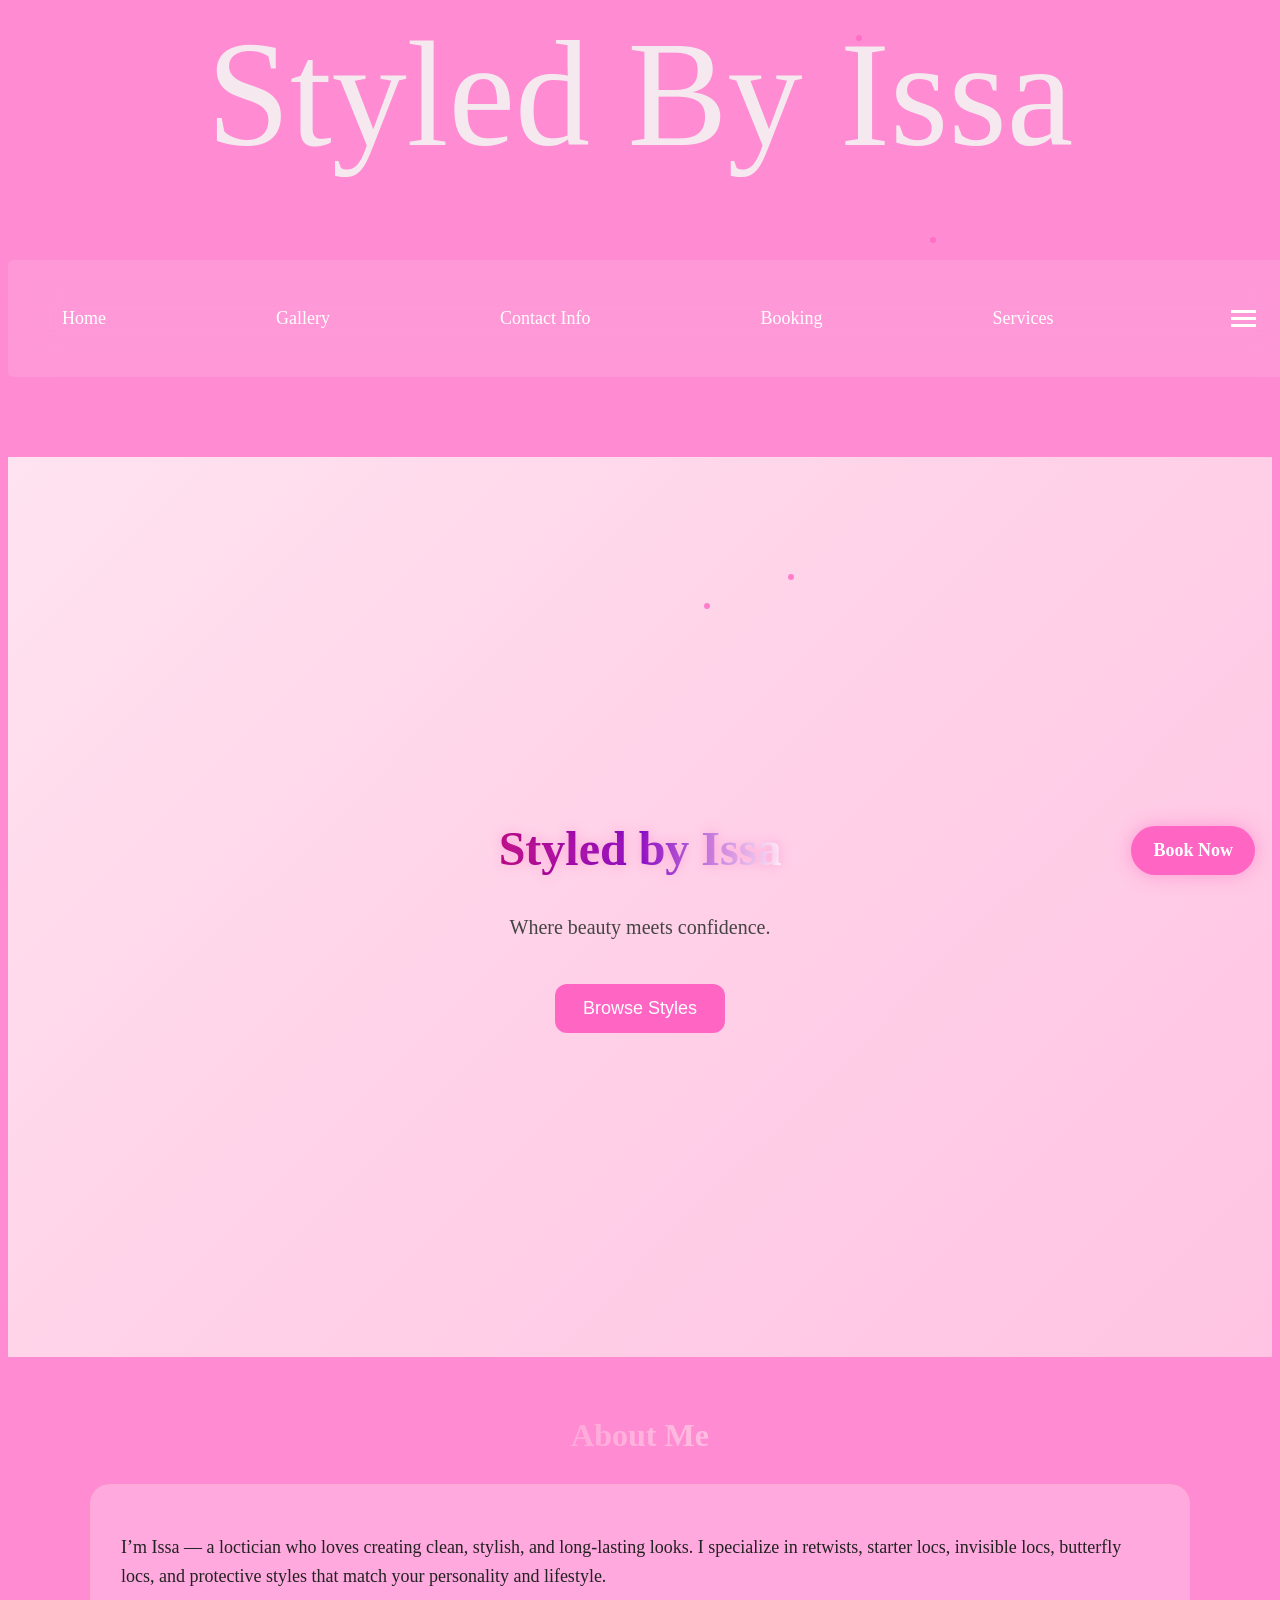
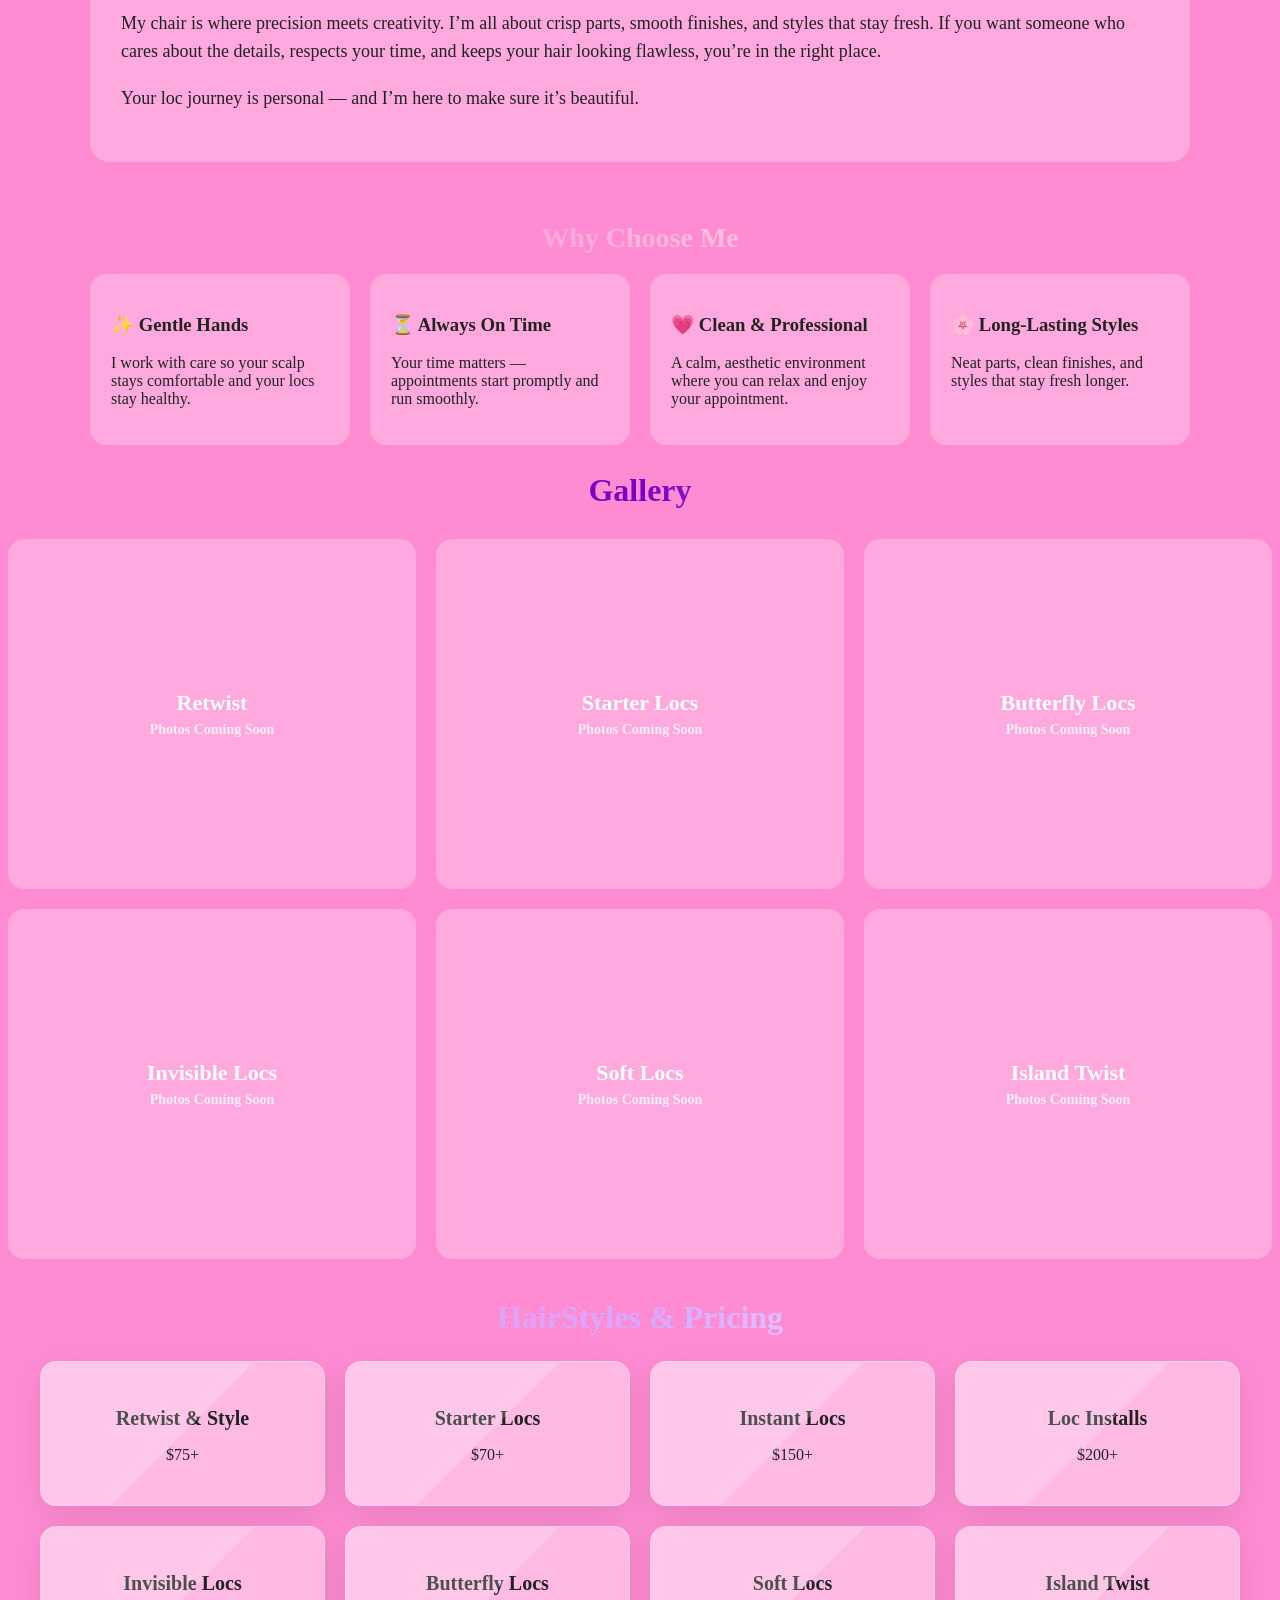
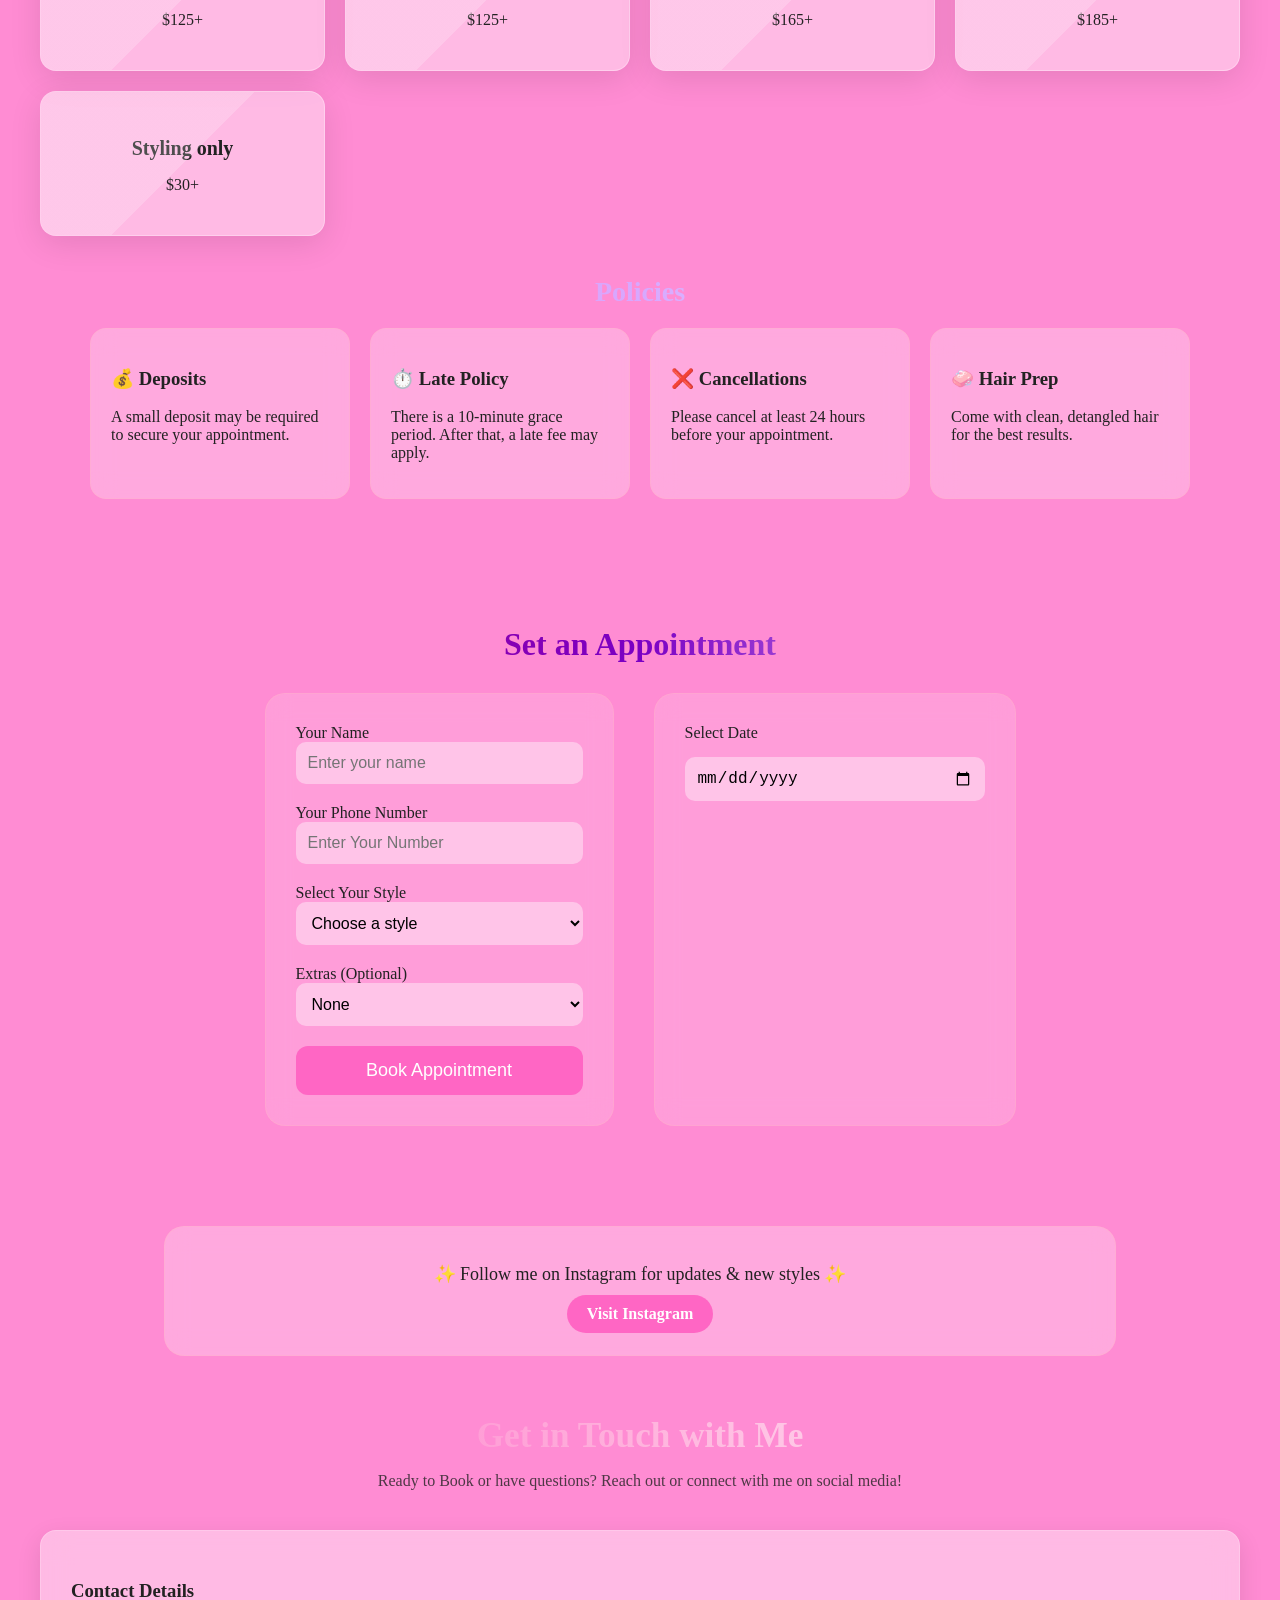
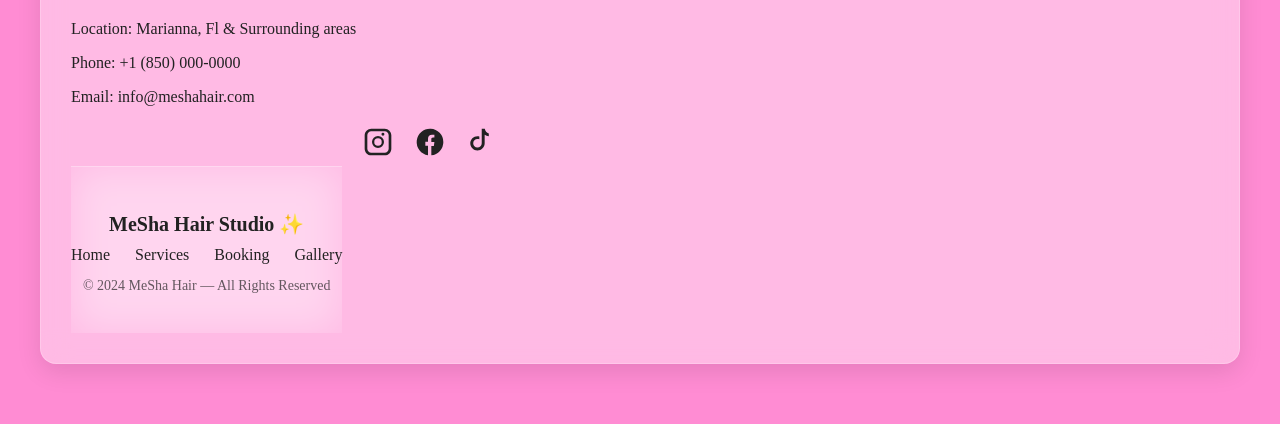
==== index.html @ 79419dc6 "Rename MesshaHair.html to index.html" ====
<!DOCTYPE html>
<!--[if lt IE 7]>      <html class="no-js lt-ie9 lt-ie8 lt-ie7"> <![endif]-->
<!--[if IE 7]>         <html class="no-js lt-ie9 lt-ie8"> <![endif]-->
<!--[if IE 8]>         <html class="no-js lt-ie9"> <![endif]-->
<!--[if gt IE 8]>      <html class="no-js"> <!--<![endif]-->
<html>
    <head>
        <meta charset="utf-8">
        <meta http-equiv="X-UA-Compatible" content="IE=edge">
        <title>Issa Locs</title>
        <meta name="description" content="">
        <meta name="viewport" content="width=device-width, initial-scale=1">
        <link rel="stylesheet" href="style.css">
    </head>

    <body>
        <div class="loading-screen">
    <div class="loading-text">Loading your glam ✨</div>
</div>

        <div class="scroll-indicator"></div>

        <header>
             <div class="nav-logo">Styled By Issa</div>
    <nav class="navbar">



    <ul class="nav-links">
        <li><a href="#home">Home</a></li>
        <li><a href="#gallery">Gallery</a></li>
        <li><a href="#contact">Contact Info</a></li>
        <li><a href="#booking">Booking</a></li>
        <li><a href="#services">Services</a></li>
    </ul>
 

    <div class="nav-toggle" id="mobile-menu">
        <div class="hamburger-icon">
            <span class="bar"></span>
            <span class="bar"></span>
            <span class="bar"></span>
        </div>
        <div class="dropdown-menu" id="dropdown-content">
            <button id="theme-toggle" class="theme-btn">
                <span id="theme icon">☀️</span> Light Mode
            </button>
        </div>
    </div>
</nav>

        </header>
        <main>
            <section id="home" class="home-section">
    <div class="hero-content fade-up">
        <h1 class="hero-title shimmer-text-3 ">Styled by Issa</h1>
        <p class="hero-subtitle">Where beauty meets confidence.</p>
        <button class="hero-btn shimmer-btn">Browse Styles</button>
    </div>
</section>
<section id="about" class="about-section fade-up">
    <h2 class="section-title shimmer-text ">About Me</h2>

    <div class="about-card slide-left">
        <p>
            I’m Issa — a loctician who loves creating clean, stylish, and long‑lasting looks.
            I specialize in retwists, starter locs, invisible locs, butterfly locs, and protective
            styles that match your personality and lifestyle.
        </p>

        <p>
            My chair is where precision meets creativity. I’m all about crisp parts, smooth finishes,
            and styles that stay fresh. If you want someone who cares about the details, respects your
            time, and keeps your hair looking flawless, you’re in the right place.
        </p>

        <p>
            Your loc journey is personal — and I’m here to make sure it’s beautiful.
        </p>
    </div>
</section>
<div class="why-choose fade-up">
    <h2 class="mini-title shimmer-text">Why Choose Me</h2>

    <div class="why-grid">
        <div class="why-card slide-left">
            <h3>✨ Gentle Hands</h3>
            <p>I work with care so your scalp stays comfortable and your locs stay healthy.</p>
        </div>

        <div class="why-card slide-right">
            <h3>⏳ Always On Time</h3>
            <p>Your time matters — appointments start promptly and run smoothly.</p>
        </div>

        <div class="why-card slide-left">
            <h3>💗 Clean & Professional</h3>
            <p>A calm, aesthetic environment where you can relax and enjoy your appointment.</p>
        </div>

        <div class="why-card slide-right">
            <h3>🌸 Long‑Lasting Styles</h3>
            <p>Neat parts, clean finishes, and styles that stay fresh longer.</p>
        </div>
    </div>
</div>


         <section id="gallery" class="gallery-section fade-up">
    <h2 class="section-title shimmer-text-3">Gallery</h2>

    <div class="gallery-grid">

        <div class="gallery-card slide-left">
            <div class="placeholder">Retwist<br><span>Photos Coming Soon</span></div>
        </div>

        <div class="gallery-card slide-right">
            <div class="placeholder">Starter Locs<br><span>Photos Coming Soon</span></div>
        </div>

        <div class="gallery-card slide-left">
            <div class="placeholder">Butterfly Locs<br><span>Photos Coming Soon</span></div>
        </div>

        <div class="gallery-card slide-right">
            <div class="placeholder">Invisible Locs<br><span>Photos Coming Soon</span></div>
        </div>

        <div class="gallery-card slide-left">
            <div class="placeholder">Soft Locs<br><span>Photos Coming Soon</span></div>
        </div>

        <div class="gallery-card slide-right">
            <div class="placeholder">Island Twist<br><span>Photos Coming Soon</span></div>
        </div>

    </div>
</section>

         
        <section id="services" class="services-section glow-hover">
            <h2 class="mini-title shimmer-text-2"> HairStyles & Pricing</h2>

            <div class="services-grid">
                <div class="service-card">
                    <h3>Retwist & Style</h3>
                    <p class="serivce-price">$75+</p>
                </div>
                <div class="service-card">
                    <h3>Starter Locs</h3>
                    <p class="serivce-price">$70+</p>
                </div>
                <div class="service-card">
                <h3>Instant Locs</h3>
                <p class="serivce-price">$150+</p>
                </div>
                <div class="service-card">
                <h3>Loc Installs</h3>
                <p class="serivce-price">$200+</p>
                </div>
                <div class="service-card">
                <h3>Invisible Locs</h3>
                <p class="serivce-price">$125+</p>
                </div>
                <div class="service-card">
                <h3>Butterfly Locs</h3>
                <p class="serivce-price">$125+</p>
                </div>
                <div class="service-card">
                <h3>Soft Locs </h3>
                <p class="serivce-price">$165+</p>
                </div>
                <div class="service-card">
                <h3>Island Twist</h3>
                <p class="serivce-price">$185+</p>
                </div>
                <div class="service-card">
                <h3>Styling only</h3>
                <p class="serivce-price">$30+</p>
                </div>
            </div>
        </section>
        <div class="policies-block fade-up">
    <h2 class="mini-title shimmer-text-2">Policies</h2>

    <div class="policies-grid">

        <div class="policy-card slide-left">
            <h3>💰 Deposits</h3>
            <p>A small deposit may be required to secure your appointment.</p>
        </div>

        <div class="policy-card slide-right">
            <h3>⏱️ Late Policy</h3>
            <p>There is a 10-minute grace period. After that, a late fee may apply.</p>
        </div>

        <div class="policy-card slide-left">
            <h3>❌ Cancellations</h3>
            <p>Please cancel at least 24 hours before your appointment.</p>
        </div>

        <div class="policy-card slide-right">
            <h3>🧼 Hair Prep</h3>
            <p>Come with clean, detangled hair for the best results.</p>
        </div>

    </div>
</div>

       <section id="booking" class="booking-section">

    <h2 class="section-title shimmer-text-3 ">Set an Appointment</h2>

        <div class="booking-wrapper">

   <form class="booking-form slide-left">


        <!-- Name & Number-->
        <div class="form-group">
            <label>Your Name</label>
            <input type="text" placeholder="Enter your name" required>
        </div>
        <div class="form-group">
            <label>Your Phone Number</label>
            <input type="text" placeholder="Enter Your Number" required>
        </div>

        <!-- Style Selection -->
        <div class="form-group">
            <label>Select Your Style</label>
            <select required>
                <option value="">Choose a style</option>
                <option value="retwist">Retwist</option>
                <option value="starter-locs">Starter Locs</option>
                <option value="instant-locs">instant Locs</option>
                <option value="invisible-locs">Invisible Locs</option>
                <option value="butterfly-locs">Butterfly Locs</option>
                <option value="soft-locs">Soft Locs</option>
                <option value="island-locs">Island Locs</option>
            </select>
        </div>

        <!-- Extra Options -->
        <div class="form-group">
            <label>Extras (Optional)</label>
            <select>
                <option value="">None</option>
                <option value="trim">Trim (+$10)</option>
                <option value="deep-condition">Deep Condition & Washing (+$15)</option>
                <option value="reschedule">Reschedule Fee (+$20)</option>
            </select>
        </div>
<!-- Submit -->
        <button type="submit" class="booking-btn shimmer-btn">Book Appointment</button>

    </form>
        <!-- Calendar -->
       <div class="calendar-box slide-right">

            <label>Select Date</label>
            <input type="date" class="calendar-input" required>
        </div>

    </div>
</section>
<div class="social-banner fade-up">
    <p>✨ Follow me on Instagram for updates & new styles ✨</p>
    <a href="#" class="social-banner-btn shimmer-btn">Visit Instagram</a>
</div>

        </main>
        <footer>
        <section id="contact" class="contact-section fade-up">

            <h2 class="mini-title shimmer-text">Get in Touch with Me</h2>
            <p class="contact-subtitle">Ready to Book or have questions? Reach out or connect with me on social media!</p>

            <div class="contact-container">
                <div class="contact-info">
                    <h3>Contact Details</h3>
                    <p> Location: Marianna, Fl & Surrounding areas</p>
                    <p> Phone: +1 (850) 000-0000</p>
                    <p>Email: info@meshahair.com</p>
                    <div class="social-icons  float-soft">
                    <div class="footer-bottom fade-up">
    <p class="footer-brand">MeSha Hair Studio ✨</p>

    <div class="footer-links float-soft">
        <a href="#home">Home</a>
        <a href="#services">Services</a>
        <a href="#booking">Booking</a>
        <a href="#gallery">Gallery</a>
    </div>

    <p class="footer-copy">© 2024 MeSha Hair — All Rights Reserved</p>
</div>
    
    <a href="#" class="social-icon float-soft">
        <!-- Instagram -->
        <svg viewBox="0 0 24 24">
            <path d="M7 2C4.2 2 2 4.2 2 7v10c0 2.8 2.2 5 5 5h10c2.8 0 5-2.2 5-5V7c0-2.8-2.2-5-5-5H7zm10 2c1.7 0 3 1.3 3 3v10c0 1.7-1.3 3-3 3H7c-1.7 0-3-1.3-3-3V7c0-1.7 1.3-3 3-3h10zm-5 3.5A4.5 4.5 0 1 0 16.5 12 4.5 4.5 0 0 0 12 7.5zm0 7.3A2.8 2.8 0 1 1 14.8 12 2.8 2.8 0 0 1 12 14.8zm4.8-8.6a1.1 1.1 0 1 1-1.1-1.1 1.1 1.1 0 0 1 1.1 1.1z"/>
        </svg>
    </a>
    <a href="#" class="social-icon float-soft">
        <!-- Facebook -->
        <svg viewBox="0 0 24 24">
            <path d="M22 12a10 10 0 1 0-11.5 9.9v-7h-2v-3h2v-2.3c0-2 1.2-3.1 3-3.1.9 0 1.8.1 1.8.1v2h-1c-1 0-1.3.6-1.3 1.2V12h2.3l-.4 3h-1.9v7A10 10 0 0 0 22 12z"/>
        </svg>
    </a>
    <a href="#" class="social-icon float-soft">
        <!-- TikTok -->
        <svg viewBox="0 0 24 24">
            <path d="M12 2h2.1c.2 1.7 1.4 3.1 3 3.6v2.1c-1.1-.1-2.2-.5-3.1-1.1v6.4c0 3-2.4 5.4-5.4 5.4S3.2 16 3.2 13s2.4-5.4 5.4-5.4c.5 0 1 .1 1.4.2v2.2c-.4-.2-.9-.3-1.4-.3-1.8 0-3.2 1.4-3.2 3.2s1.4 3.2 3.2 3.2 3.2-1.4 3.2-3.2V2z"/>
        </svg>
    </a>
</div>

                </div>
            </div>
        </section>
        </footer>
        <script src="hair.js" async defer></script>
        <div class="floating-book fade-up">
    Book Now
</div>
<div class="sparkle-container"></div>

    </body>
</html>
---- style.css ----
body {
    background: var(--bg);
    color: var(--text);
    transition: background 0.3s ease, color 0.3s ease;
}
.scroll-indicator {
    position: fixed;
    bottom: 20px;
    left: 50%;
    transform: translateX(-50%);
    width: 12px;
    height: 12px;
    background: #ff66c4;
    border-radius: 50%;
    box-shadow: 0 0 12px rgba(255, 102, 196, 0.8);
    opacity: 0;
    transition: opacity 0.5s ease;
    animation: pulse 1.5s infinite ease-in-out;
    z-index: 999;
}

@keyframes pulse {
    0% { transform: translateX(-50%) scale(1); }
    50% { transform: translateX(-50%) scale(1.4); }
    100% { transform: translateX(-50%) scale(1); }
}

.scroll-indicator.show {
    opacity: 1;
}

.loading-screen {
    position: fixed;
    top: 0;
    left: 0;
    width: 100%;
    height: 100%;
    background: linear-gradient(135deg, #ffb3dd, #ff8cd3, #ff66c4);
    display: flex;
    justify-content: center;
    align-items: center;
    z-index: 9999;
    opacity: 1;
    transition: opacity 0.8s ease;
}

.loading-text {
    font-size: 32px;
    font-weight: 700;
    color: white;
    text-shadow: 0 0 12px rgba(255, 255, 255, 0.6);
    animation: glowPulse 1.5s infinite ease-in-out;
}

@keyframes glowPulse {
    0% { transform: scale(1); opacity: 1; }
    50% { transform: scale(1.1); opacity: 0.7; }
    100% { transform: scale(1); opacity: 1; }
}

.loading-screen.hide {
    opacity: 0;
    pointer-events: none;
}


:root {
    --bg: #ff8cd3;
    --text: #222;
    --nav-bg: rgba(255, 255, 255, 0.4);
}

/* DARK ROSE THEME */
.dark-rose {
    --bg: #2b001f;
    --text: #ffd6e8;
    --nav-bg: rgba(255, 182, 193, 0.2);
}

html{
    scroll-behavior: smooth;
}

.navbar {
    width: 100%;
    display: flex;
    justify-content: space-between;
    align-items: center;
    background: rgba(255, 255, 255, 0.11);
    backdrop-filter: blur(20px);
    border-radius: 5px;
    margin: 80px auto;
    max-width: 1200px;
    padding: 1rem 3rem;
}



.nav-logo {
   text-align: center;
    color: #f5ecf0f9 ;
    font-size: 150px;
    font-weight: 40;
}

.nav-links {
    display: flex;
    gap: 170px;
    list-style: none;
    padding: 6px;
    border-radius: 8px;
}
.nav-links a{
    text-decoration: none;
    color: rgb(255, 255, 255);
}
.nav-links :hover{
    color: #2b001f;
}


.nav-links li {
    cursor: pointer;
    padding: 10px 0;
    font-size: 18px;
    transition: 0.2s ease;
}

.nav-links li:hover {
    color: #ff66c4; /* soft pink highlight */
    text-decoration: underline 3px solid;
    
}
.nav-toggle {
  position: relative;
    cursor: pointer;
}

.hamburger-icon{
    display: flex;
    flex-direction: column;
    gap: 4px;
}

.hamburger-icon .bar {
    width: 25px;
    height: 3px;
    background-color: white;
}
#theme-toggle{
    background: transparent;
    border: none;
    outline: none;
    box-shadow: none;
}
.dropdown-menu{
    display: none;
    position: absolute;
    right: 0;
    top: 45px;
    background: var(--nav-bg);
    backdrop-filter:blur(15px);
    border: 0 solid rgba(255, 255, 255, 0.2);
    padding: 10px 15px;
    border-radius: 12px;
    box-shadow: none;


}

.nav-toggle.active .dropdown-menu{
    display: flex;
    flex-direction: column;
    gap: 40px;

}
.theme-btn {
    cursor: pointer;
    padding: 8px 0;
    font-size: 20px;
    transition: 0.3s ease;
}

.theme-btn:hover {
    color: #ff66c4;
}
/*fade-in while scrolling*/
.fade-up {
    opacity: 0;
    transform: translateY(40px);
    transition: all 0.8s ease;
}

.fade-up.show {
    opacity: 1;
    transform: translateY(0);
}
.glow-scroll {
    opacity: 0.4;
    transition: 0.6s ease;
}

.glow-scroll.show {
    opacity: 1;
    text-shadow: 0 0 12px #ff66c4;
}
/* SLIDE LEFT */
.slide-left {
    opacity: 0;
    transform: translateX(-120px);
    transition: all 0.8s ease;
}

.slide-left.show {
    opacity: 1;
    transform: translateX(0);
}

/* SLIDE RIGHT */
.slide-right {
    opacity: 0;
    transform: translateX(120px);
    transition: all 0.8s ease;
}

.slide-right.show {
    opacity: 1;
    transform: translateX(0);
}

/* SLIDE UP ANIMATION */
.slide-up {
    opacity: 0;
    transform: translateY(40px);
    transition: all 0.8s ease;
}

.slide-up.show {
    opacity: 1;
    transform: translateY(0);
}

.about-section {
    max-width: 1100px;
    margin: 60px auto;
    padding: 0 20px;
    text-align: center;
}

.about-card {
    background: rgba(255, 255, 255, 0.25);
    backdrop-filter: blur(12px);
    padding: 30px;
    border-radius: 20px;
    border: 1px solid rgba(255, 182, 193, 0.3);
    text-align: left;
    font-size: 18px;
    line-height: 1.6;
    color: var(--text);
}

.mini-title {
    text-align: center;
    font-size: 28px;
    margin-bottom: 20px;
    color: var(--text);
}

.why-grid {
    display: grid;
    grid-template-columns: repeat(auto-fit, minmax(230px, 1fr));
    gap: 20px;
    max-width: 1100px;
    margin: 0 auto;
}

.why-card {
    background: rgba(255, 255, 255, 0.25);
    backdrop-filter: blur(12px);
    padding: 20px;
    border-radius: 16px;
    border: 1px solid rgba(255, 182, 193, 0.3);
    text-align: left;
    transition: 0.3s ease;
}

.why-card:hover {
    transform: translateY(-6px);
    box-shadow: 0 0 18px rgba(255, 102, 196, 0.4);
}

.policies-block {
    max-width: 1100px;
    margin: 40px auto;
    padding: 0 20px;
}

.policies-grid {
    display: grid;
    grid-template-columns: repeat(auto-fit, minmax(230px, 1fr));
    gap: 20px;
}

.policy-card {
    background: rgba(255, 255, 255, 0.25);
    backdrop-filter: blur(12px);
    padding: 20px;
    border-radius: 16px;
    border: 1px solid rgba(255, 182, 193, 0.3);
    text-align: left;
    transition: 0.3s ease;
}

.policy-card:hover {
    transform: translateY(-6px);
    box-shadow: 0 0 18px rgba(255, 102, 196, 0.4);
}


.home-section {
    height: 100vh;
    display: flex;
    justify-content: center;
    align-items: center;
    position: relative;
    text-align: center;
    padding: 0 20px;

    background: linear-gradient(135deg, #ffe3f0, #ffd1e8, #ffc4e3);
    overflow: hidden;
}

/* HERO TEXT */
.hero-title {
    font-size: 48px;
    font-weight: 700;
    color: #ff2fa3;
    text-shadow: 0 0 12px rgba(255, 102, 196, 0.4);
}

.hero-subtitle {
    font-size: 20px;
    margin-top: 10px;
    color: #444;
}

/* BUTTON */
.hero-btn {
    margin-top: 25px;
    padding: 14px 28px;
    font-size: 18px;
    border-radius: 12px;
    background: #ff66c4;
    color: white;
    border: none;
    cursor: pointer;
    transition: 0.3s ease;
}

.hero-btn:hover {
    background: #ff2fa3;
    transform: translateY(-4px);
}



/*Gallery Grid*/

.gallery-grid {
    display: grid;
    grid-template-columns: repeat(auto-fit, minmax(400px, 1fr));
    gap: 20px;
}
.gallery-card {
    transition: transform 0.3s ease, box-shadow 0.3s ease;
}

.gallery-card:hover {
    transform: translateY(-8px) scale(1.03);
    box-shadow: 0 0 18px rgba(255, 102, 196, 0.5);
}

.placeholder {
    width: 100%;
    height: 350px;
    background: rgba(255, 255, 255, 0.25);
    border-radius: 16px;
    backdrop-filter: blur(12px);
    display: flex;
    flex-direction: column;
    justify-content: center;
    align-items: center;
    font-size: 22px;
    color: white;
    text-align: center;
    font-weight: 600;
}

.placeholder span {
    font-size: 14px;
    opacity: 0.8;
    margin-top: 6px;
}



.contact-section {
    max-width: 1200px;
    margin: 60px auto;
    padding: 0 20px;
    color: var(--text);
    text-align: center;
}

.contact-section h2{
    font-size: 2.2rem;
    margin-bottom: 10px;
}

.contact-subtitle {
    margin-bottom: 40px;
    opacity: 0.8;
}

.contact-container {
    display: grid;
    grid-template-columns: repeat(auto-fit, minmax(300px, 1fr));
    gap: 30px;
    text-align: left;
}

.contact-info, .contact-form {
    background: var(--nav-bg, rgba (255, 255, 255, 0.2));
    backdrop-filter: blur(15px);
    border: 1px solid rgb(255, 255, 255, 0.2);
    padding: 30px;
    border-radius: 16px;
    box-shadow: 0 8px 24px rgba(0, 0, 0, 0.1);
}


.booking-section {
    padding: 60px 20px;
}

.section-title {
    text-align: center;
    font-size: 32px;
    margin-bottom: 30px;
}

.booking-wrapper {
    display: flex;
    justify-content: center;
    gap: 40px;
    flex-wrap: wrap;
}
.booking-form{
    max-width: 350px;
    background: rgb(255, 255, 255, 0.15);
    backdrop-filter:blur(12px);
    padding: 30px;
    border-radius: 20px;
    border: 1px solid rgba(255, 182, 193, 0.3);
}
/* CALENDAR BOX */
.calendar-box {
    width: 300px;
    background: rgba(255, 255, 255, 0.15);
    backdrop-filter: blur(12px);
    padding: 30px;
    border-radius: 20px;
    border: 1px solid rgba(255, 182, 193, 0.3);
    display: flex;
    flex-direction: column;
    gap: 15px;
}

.calendar-input {
    padding: 12px;
    border-radius: 10px;
    border: none;
    background: rgba(255, 255, 255, 0.4);
    font-size: 16px;
}

/* FORM ELEMENTS */
.form-group {
    display: flex;
    flex-direction: column;
    margin-bottom: 20px;
}

.booking-form input,
.booking-form select {
    padding: 12px;
    border-radius: 10px;
    border: none;
    background: rgba(255, 255, 255, 0.4);
    font-size: 16px;
}

.booking-btn {
    width: 100%;
    padding: 14px;
    border-radius: 12px;
    background: #ff66c4;
    color: white;
    font-size: 18px;
    border: none;
    cursor: pointer;
    transition: 0.3s ease;
}

.booking-btn:hover {
    background: #ff2fa3;
}





.services-section{
    max-width: 1200px;
    margin: 40px auto;
    padding: 0 20px;
    text-align: center;
    color: var(--text);
}
.services-section h2 {
    margin-bottom: 25px;
    font-size: 2rem;
}
.services-grid {
    display: grid;
    grid-template-columns: repeat(auto-fit, minmax(250px, 1fr));
    gap: 20px;
}


/*Individual hairstyle Cards*/
.service-card {
    background: var(--nav-bg, rgba (255, 255, 255, 0.15));
    backdrop-filter: blur (16px) saturate(180%);
    -webkit-backdrop-filter: blur(16px) saturate(180%);
    border: 1px solid rgba(255, 255, 255, 0.3);
    padding: 25px;
    border-radius: 16px;
    box-shadow: 0 8px 32px rgba(0, 0, 0, 0.1);
    transition: transform 0.3s ease;
    position: relative;
    overflow: hidden;
    transform-style: preserve-3d;
    perspective: 1000px;
    will-change: transform;
}

.service-card::after {
    content: '';
    position: absolute;
    top: -50%;
    left: -50%;
    width: 200%;
    height: 200%;
    background: linear-gradient(135deg, rgba(255, 255, 255, 0.2) 0%,
    rgb(255, 255, 255, 0.2) 50%,
    transparent 50%
    );
    pointer-events: none;
}
.service-card:hover{
    transform: translateY(-5px);
}

.service-card h3{
    margin-bottom: 10px;
    font-size: 1.25rem;
}
.service-price {
    font-size: 1.1rem;
    font-weight: bold;
    opacity: 0.9;
}


/*Icons and hovers*/
.float-soft {
    animation: floatSoft 3s ease-in-out infinite;
}

@keyframes floatSoft {
    0% { transform: translateY(0); }
    50% { transform: translateY(-6px); }
    100% { transform: translateY(0); }
}


.social-icons {
    display: flex;
    gap: 20px;
    margin-top: 20px;
}

.social-icon svg {
    width: 32px;
    height: 32px;
    fill: var(--text); /* auto changes with theme */
    transition: 0.3s ease;
}

.social-icon:hover svg {
    fill: #ff66c4; /* pink highlight */
    transform: scale(1.15);
}

.social-banner {
    max-width: 900px;
    margin: 40px auto 20px;
    padding: 18px 25px;
    background: rgba(255, 255, 255, 0.25);
    backdrop-filter: blur(12px);
    border-radius: 20px;
    border: 1px solid rgba(255, 182, 193, 0.3);
    text-align: center;
}

.social-banner p {
    font-size: 18px;
    color: var(--text);
    margin-bottom: 10px;
}

.social-banner-btn {
    display: inline-block;
    background: #ff66c4;
    color: white;
    padding: 10px 20px;
    border-radius: 25px;
    font-weight: 600;
    text-decoration: none;
    transition: 0.3s ease;
}

.social-banner-btn:hover {
    background: #ff2fa3;
    box-shadow: 0 0 18px rgba(255, 102, 196, 0.5);
    transform: translateY(-4px);
}




.footer-bottom {
    text-align: center;
    padding: 25px 0;
    margin-top: 40px;
    border-top: 1px solid rgba(255, 255, 255, 0.3);
    backdrop-filter: blur(20px);
}

.footer-brand {
    font-size: 20px;
    font-weight: 600;
    color: var(--text);
    margin-bottom: 10px;
}

.footer-links {
    display: flex;
    justify-content: center;
    gap: 25px;
    margin-bottom: 10px;
}

.footer-links a {
    color: var(--text);
    text-decoration: none;
    font-size: 16px;
    transition: 0.3s ease;
}

.footer-links a:hover {
    color: #ff66c4;
    text-shadow: 0 0 8px rgba(255, 102, 196, 0.5);
}

.footer-copy {
    font-size: 14px;
    opacity: 0.7;
}

.floating-book {
    position: fixed;
    bottom: 25px;
    right: 25px;
    background: #ff66c4;
    color: white;
    padding: 14px 22px;
    border-radius: 30px;
    font-size: 18px;
    font-weight: 600;
    cursor: pointer;
    box-shadow: 0 0 18px rgba(255, 102, 196, 0.5);
    backdrop-filter: blur(10px);
    transition: 0.3s ease;
    z-index: 999;
}

.floating-book:hover {
    transform: translateY(-6px) scale(1.05);
    background: #ff2fa3;
    box-shadow: 0 0 25px rgba(255, 102, 196, 0.7);
}



/*Shimmer btn not many btns*/
.shimmer-btn {
    position: relative;
    overflow: hidden;
}

.shimmer-btn::after {
    content: "";
    position: absolute;
    top: 0;
    left: -100%;
    width: 100%;
    height: 100%;
    background: linear-gradient(
        120deg,
        transparent,
        rgba(255, 255, 255, 0.6),
        transparent
    );
    transition: 0.6s;
}

.shimmer-btn:hover::after {
    left: 100%;
}
/*glow hover for cards*/
.glow-hover:hover {
    box-shadow: 0 0 20px rgba(255, 102, 196, 0.5);
    transform: translateY(-6px);
}

/*Sparkle-container*/
.sparkle-container {
    position: fixed;
    top: 0;
    left: 0;
    width: 100%;
    height: 100%;
    pointer-events: none;
    z-index: 5;
}

.sparkle {
    position: absolute;
    width: 6px;
    height: 6px;
    background: #ff66c4;
    border-radius: 50%;
    opacity: 0.8;
    animation: floatUp 3s linear infinite;
}

@keyframes floatUp {
    from { transform: translateY(0) scale(1); opacity: 1; }
    to { transform: translateY(-60px) scale(0.5); opacity: 0; }
}
/*Title Shimmer 1*/
.shimmer-text {
    background: linear-gradient(90deg, #ff66c4, #ffb3dd, #ffffff);
    -webkit-background-clip: text;
    color: transparent;
    animation: shimmerMove 3s infinite linear;
}

@keyframes shimmerMove {
    from { background-position: 0%; }
    to { background-position: 200%; }
}

/*Title Shimmer 2*/

.shimmer-text-2 {
    background: linear-gradient(90deg, #ff8cd3, #d7a8ff, #ffffff);
    -webkit-background-clip: text;
    color: transparent;
    animation: shimmerMove2 4s infinite linear;
}

@keyframes shimmerMove2 {
    from { background-position: 0%; }
    to { background-position: 200%; }
}

/*Title Shimmer 3*/

/*.shimmer-text-3 {
    background: linear-gradient(90deg, #ffd27f, #ff8cd3, #ffffff);
    -webkit-background-clip: text;
    color: transparent;
    animation: shimmerMove3 3.5s infinite linear;
}

@keyframes shimmerMove3 {
    from { background-position: 0%; }
    to { background-position: 200%; }
}
**/
.shimmer-text-3 {
    background: linear-gradient(90deg, #b3007d, #7a00c4, #ffffff);
    -webkit-background-clip: text;
    color: transparent;
    animation: shimmerMove4 3s infinite linear;
}

@keyframes shimmerMove3 {
    from { background-position: 0%; }
    to { background-position: 200%; }
}
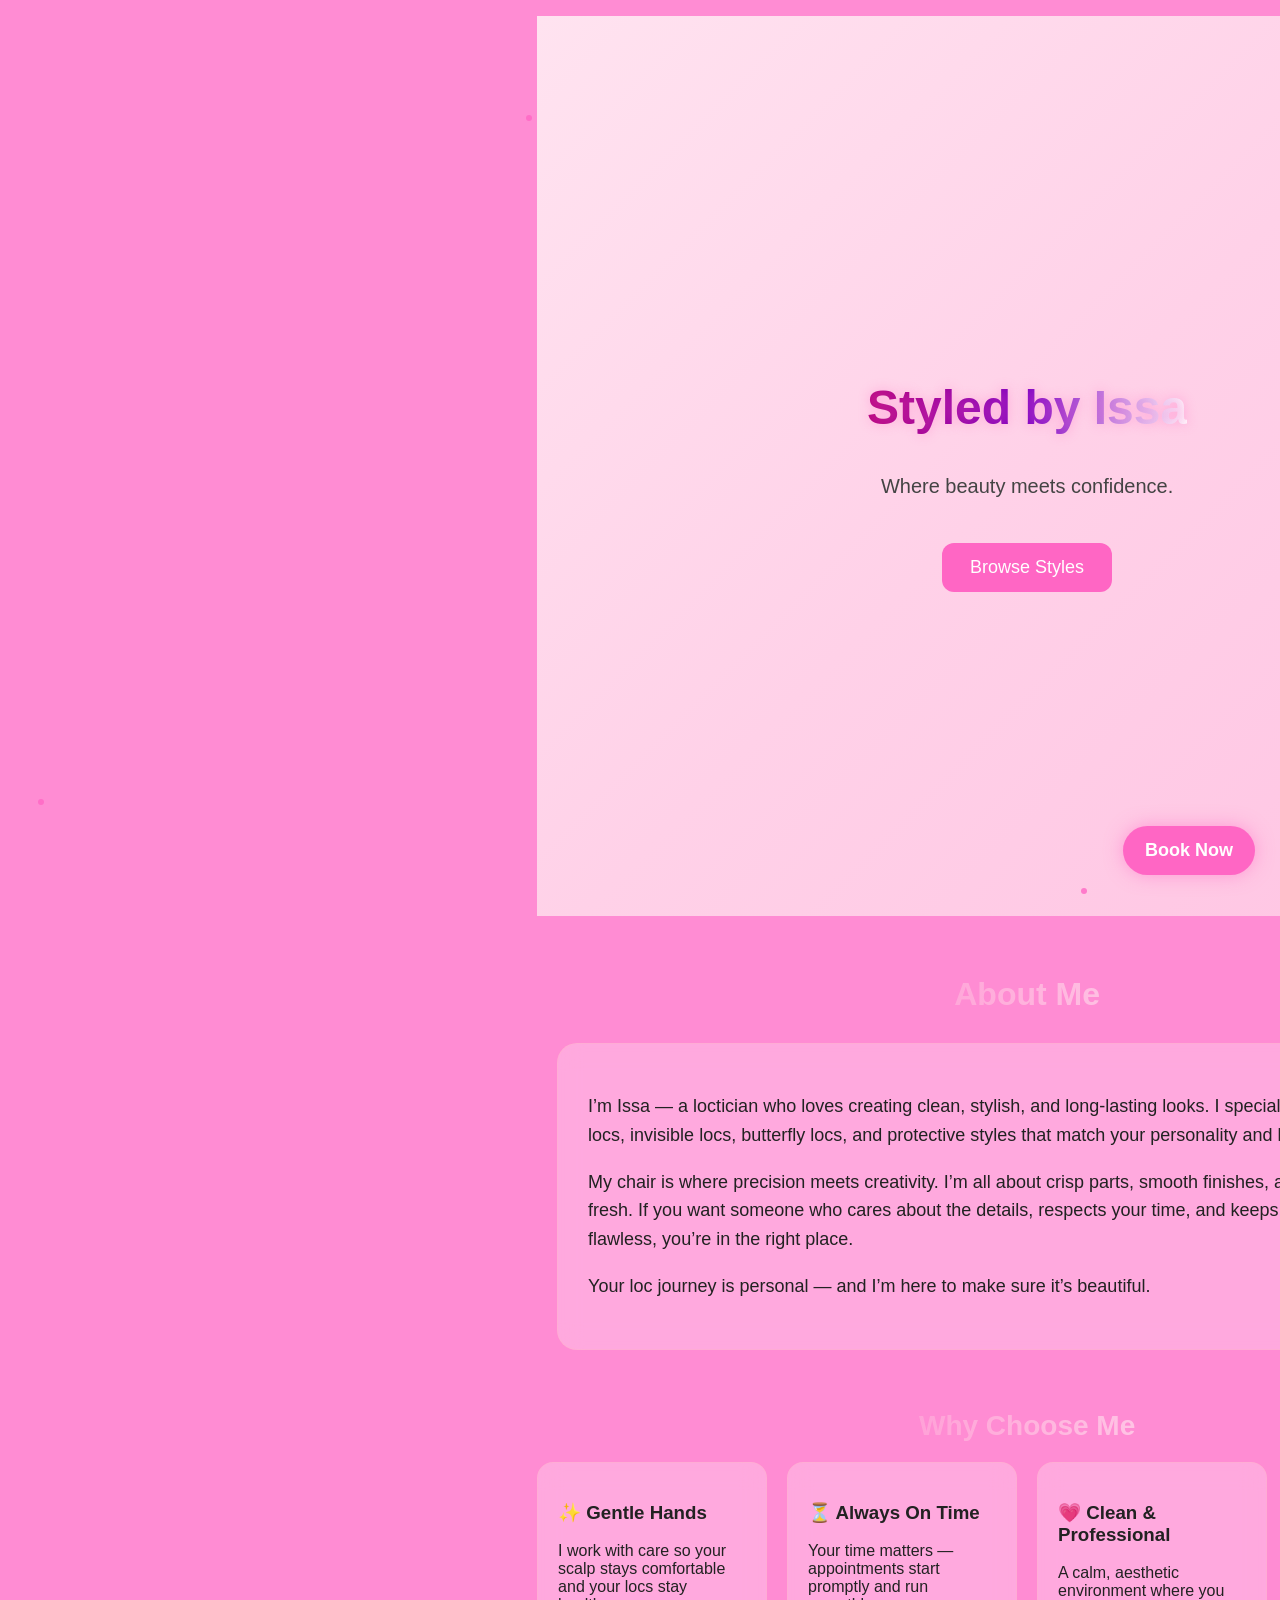
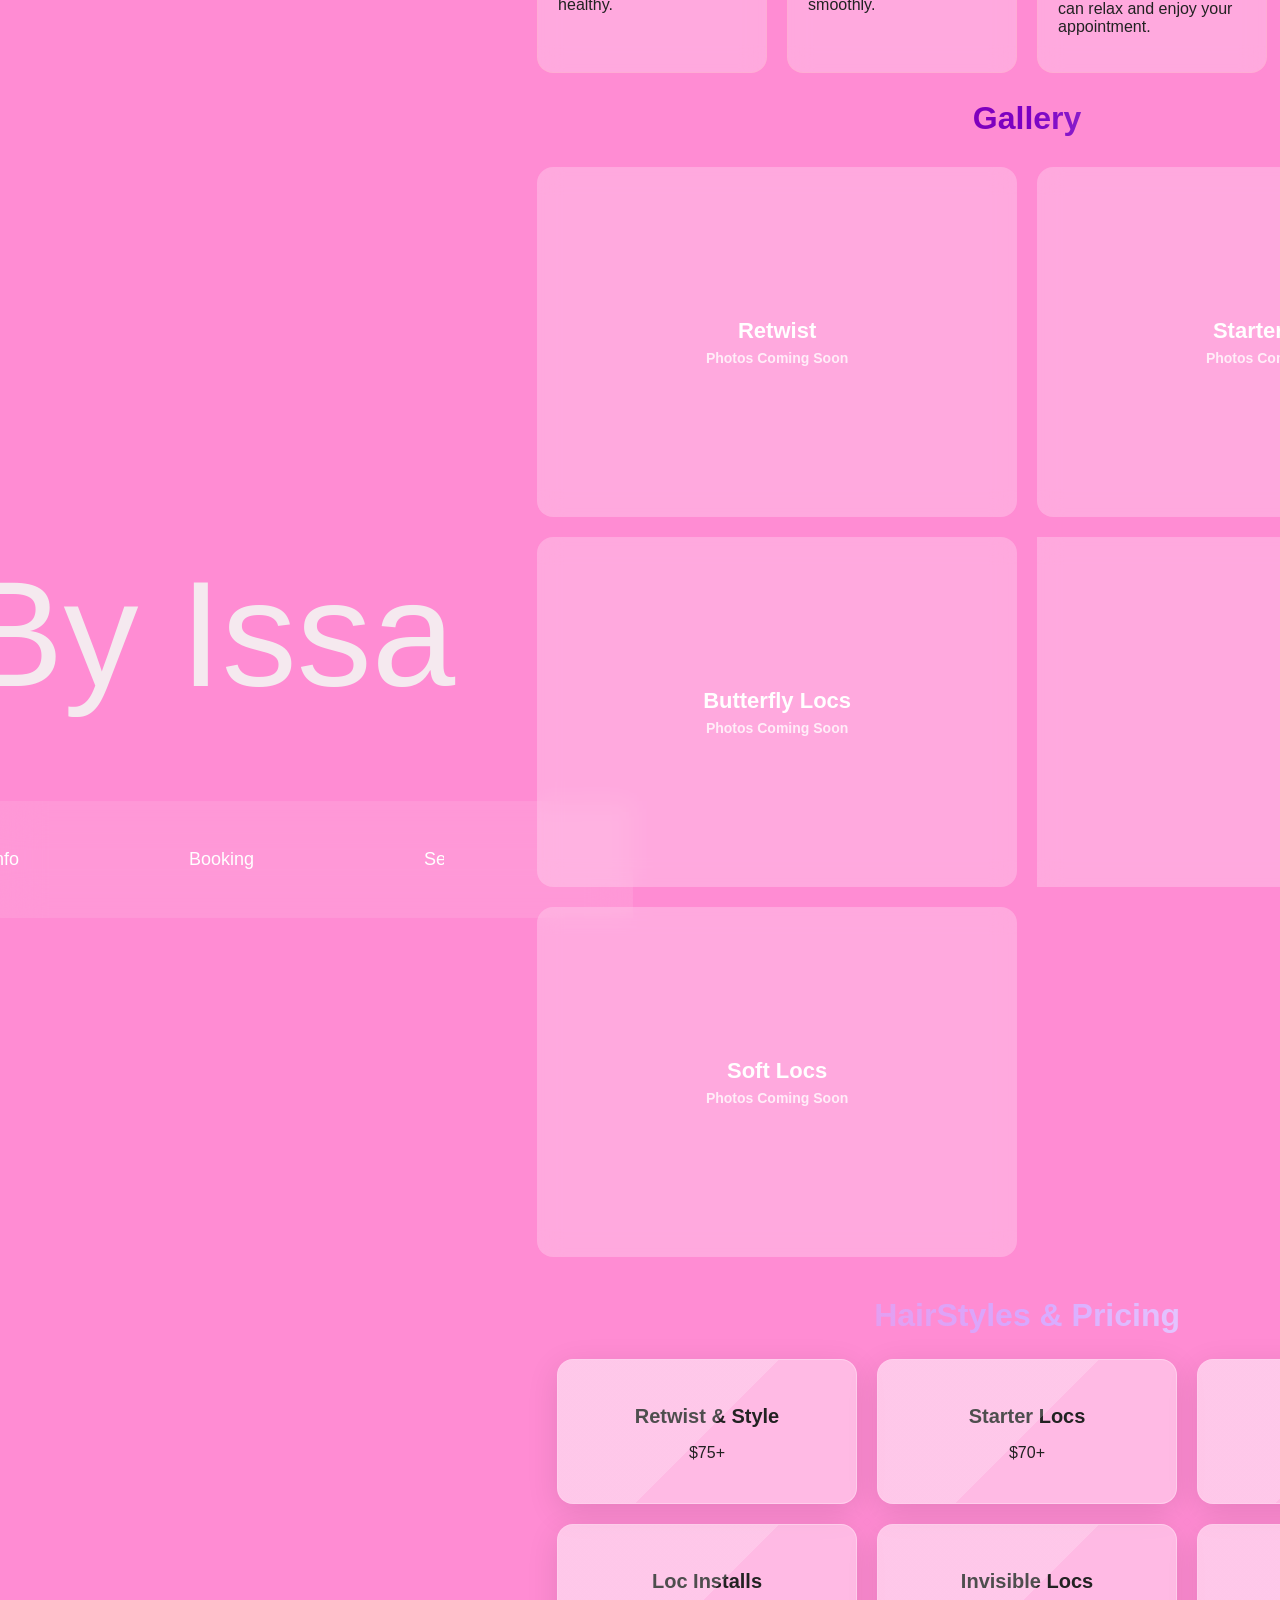
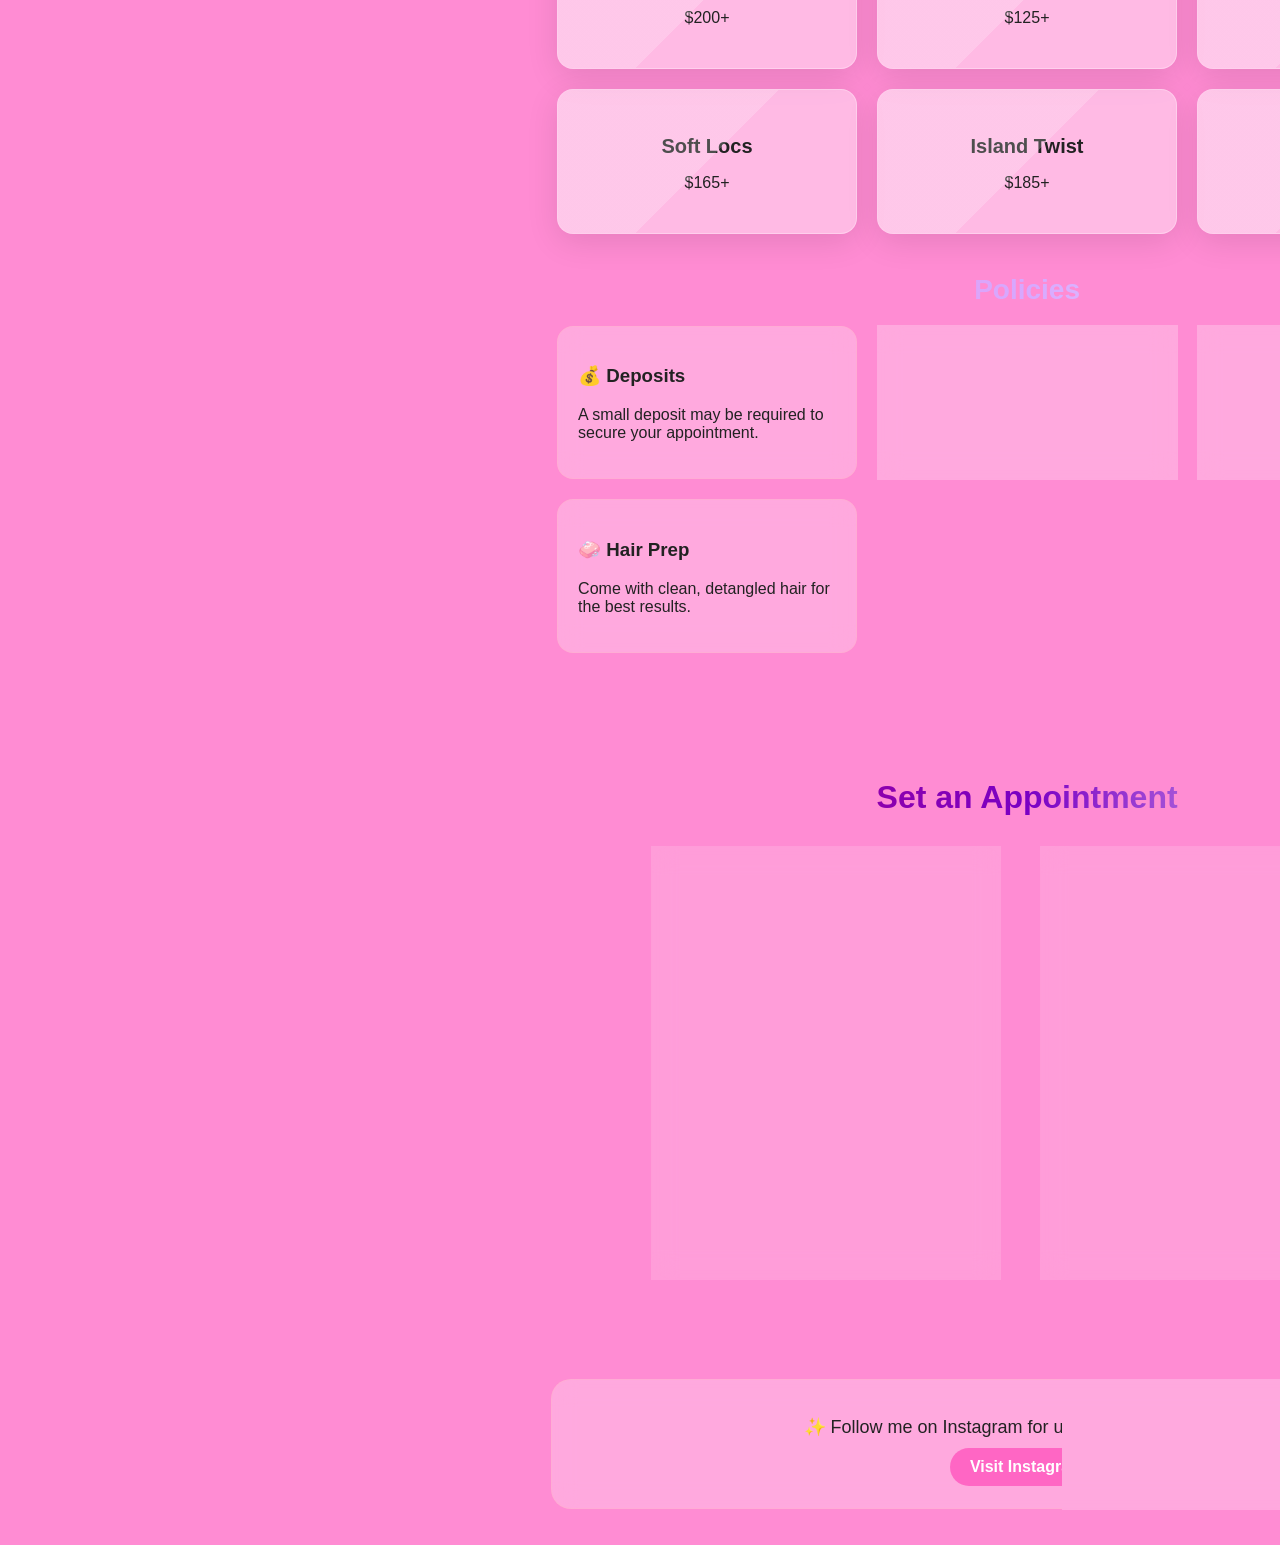
==== commit 1c0aaaea: "Merge fix" ====
--- a/index.html
+++ b/index.html
@@ -9,7 +9,7 @@
         <meta http-equiv="X-UA-Compatible" content="IE=edge">
         <title>Issa Locs</title>
         <meta name="description" content="">
-        <meta name="viewport" content="width=device-width, initial-scale=1">
+        <meta name="viewport" content="width=device-width, initial-scale=1.0">
         <link rel="stylesheet" href="style.css">
     </head>
 
--- a/style.css
+++ b/style.css
@@ -1,8 +1,15 @@
 
 body {
+    font-family: Arial, Helvetica, sans-serif;
     background: var(--bg);
     color: var(--text);
     transition: background 0.3s ease, color 0.3s ease;
+    display: flex;
+    justify-content: center;
+    align-items: center;
+    min-height: 100vh;
+    margin: 0;
+    padding: 16px;
 }
 .scroll-indicator {
     position: fixed;
